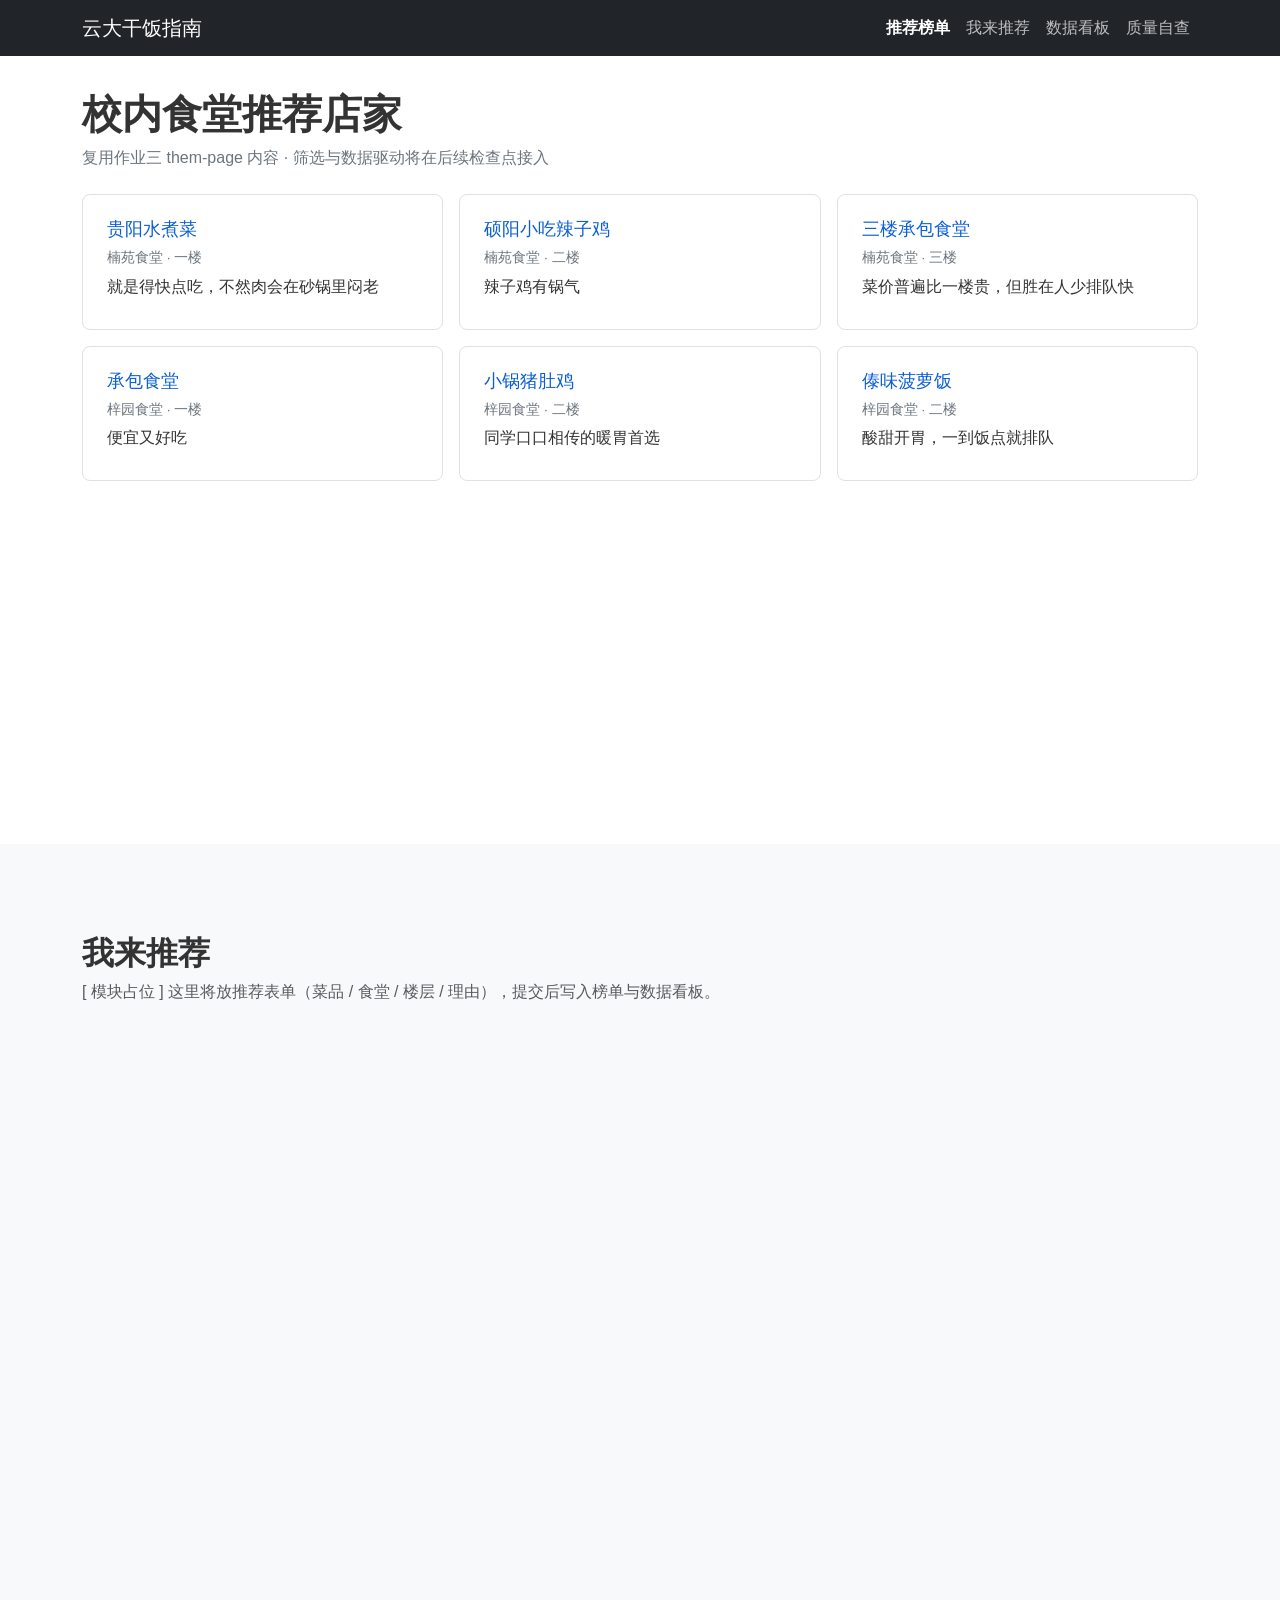
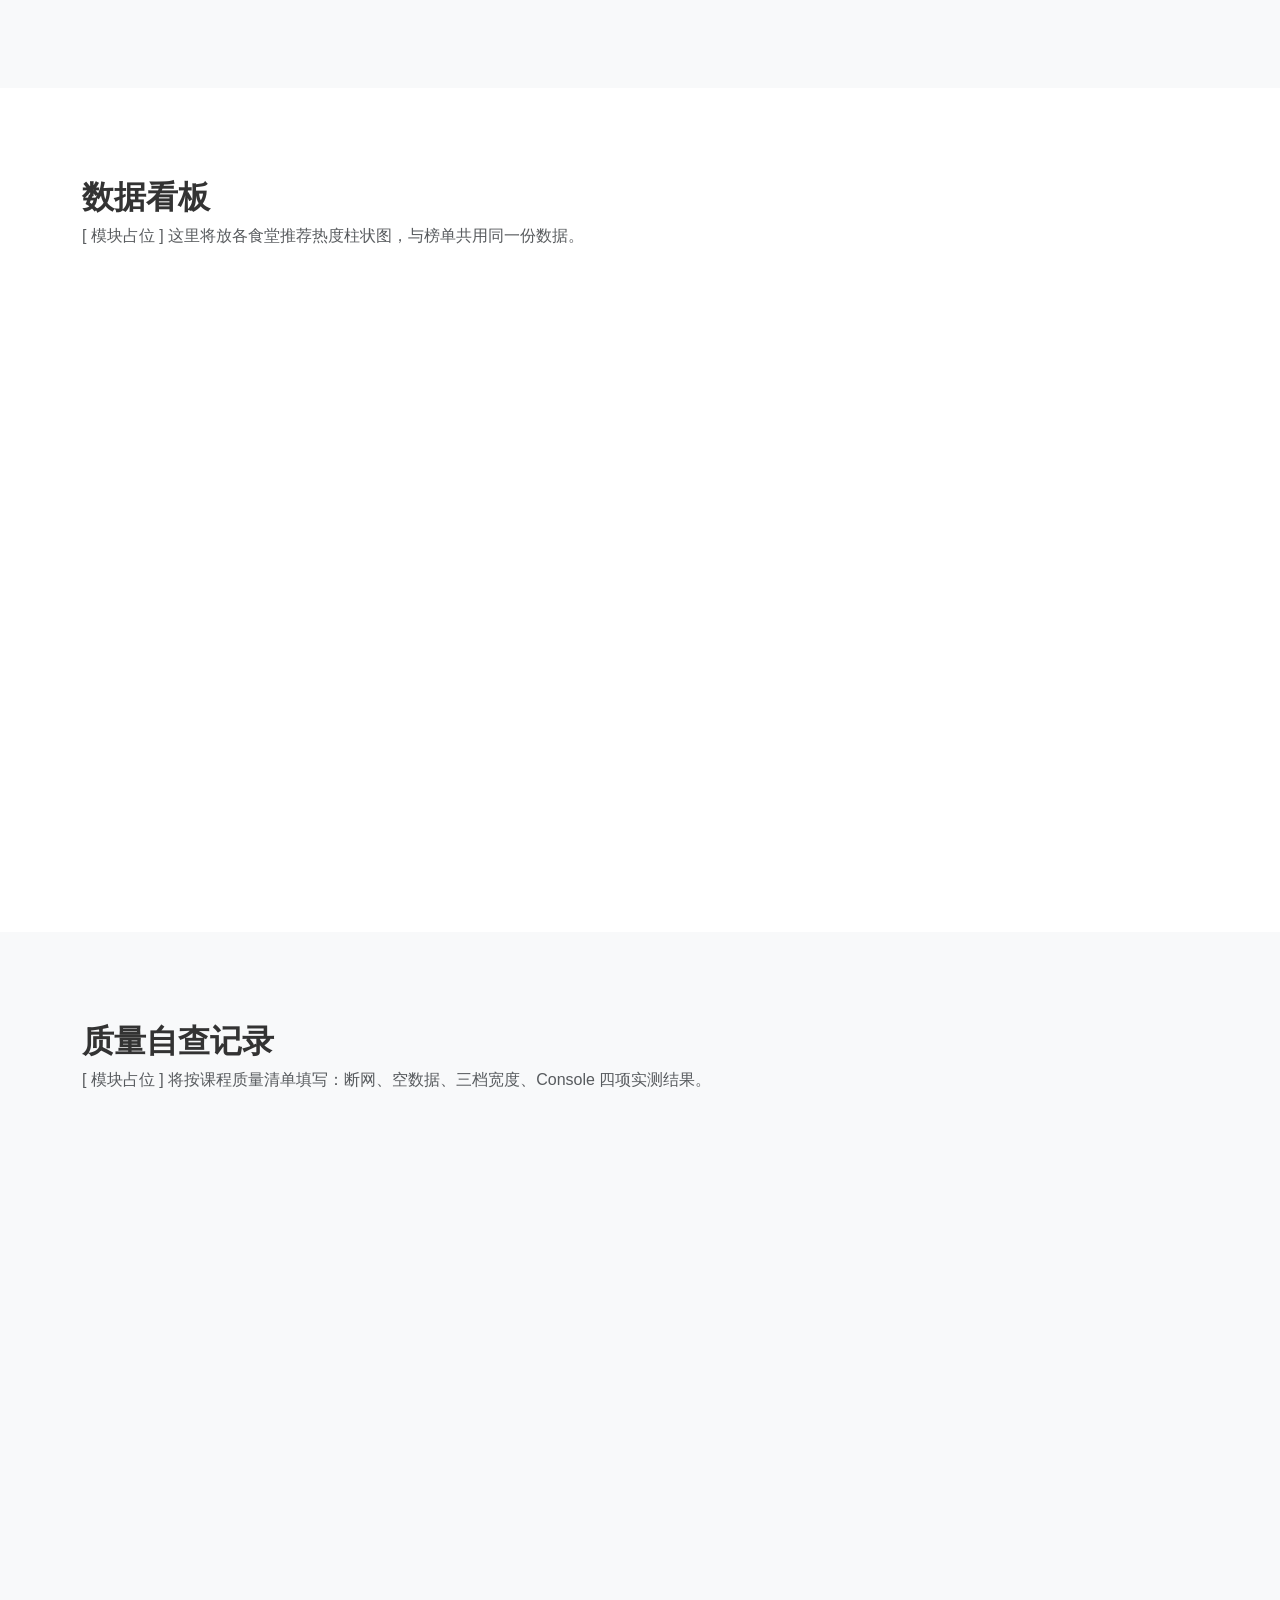
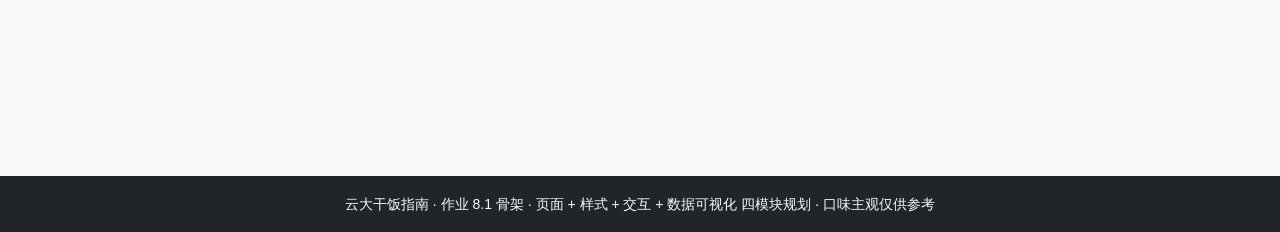
==== 8.1-canteen/index.html @ cb3303e6 "骨架提交" ====
<!DOCTYPE html>
<html lang="zh-CN">
<head>
  <meta charset="UTF-8">
  <meta name="viewport" content="width=device-width, initial-scale=1.0">
  <title>校内食堂推荐 · 云大干饭指南</title>
  <!-- 本地离线库（复用 homework-6 的 libs）：断网也能保持样式完整 -->
  <link href="libs/bootstrap.min.css" rel="stylesheet">
  <link href="style.css" rel="stylesheet">
</head>
<body>

  <!-- 统一入口导航：四个锚点区块，同一主题串联 -->
  <nav class="navbar navbar-expand-lg navbar-dark bg-dark fixed-top">
    <div class="container">
      <a class="navbar-brand" href="#foods">云大干饭指南</a>
      <button class="navbar-toggler" type="button"
              data-bs-toggle="collapse" data-bs-target="#mainNav"
              aria-controls="mainNav" aria-expanded="false" aria-label="切换导航">
        <span class="navbar-toggler-icon"></span>
      </button>
      <div class="collapse navbar-collapse" id="mainNav">
        <ul class="navbar-nav ms-auto mb-2 mb-lg-0">
          <li class="nav-item"><a class="nav-link" href="#foods">推荐榜单</a></li>
          <li class="nav-item"><a class="nav-link" href="#recommend">我来推荐</a></li>
          <li class="nav-item"><a class="nav-link" href="#chart">数据看板</a></li>
          <li class="nav-item"><a class="nav-link" href="#about">质量自查</a></li>
        </ul>
      </div>
    </div>
  </nav>

  <main>
    <!-- 模块一 · 页面：推荐榜单（静态复用作业三 them-page 的 6 条内容；筛选交互后续检查点接入） -->
    <section id="foods" class="page-section">
      <div class="container">
        <h1 class="section-title">校内食堂推荐店家</h1>
        <p class="section-subtitle">复用作业三 them-page 内容 · 筛选与数据驱动将在后续检查点接入</p>
        <div class="row g-3">
          <div class="col-12 col-sm-6 col-lg-4">
            <article class="food-card">
              <h3>贵阳水煮菜</h3>
              <div class="food-meta">楠苑食堂 · 一楼</div>
              <p>就是得快点吃，不然肉会在砂锅里闷老</p>
            </article>
          </div>
          <div class="col-12 col-sm-6 col-lg-4">
            <article class="food-card">
              <h3>硕阳小吃辣子鸡</h3>
              <div class="food-meta">楠苑食堂 · 二楼</div>
              <p>辣子鸡有锅气</p>
            </article>
          </div>
          <div class="col-12 col-sm-6 col-lg-4">
            <article class="food-card">
              <h3>三楼承包食堂</h3>
              <div class="food-meta">楠苑食堂 · 三楼</div>
              <p>菜价普遍比一楼贵，但胜在人少排队快</p>
            </article>
          </div>
          <div class="col-12 col-sm-6 col-lg-4">
            <article class="food-card">
              <h3>承包食堂</h3>
              <div class="food-meta">梓园食堂 · 一楼</div>
              <p>便宜又好吃</p>
            </article>
          </div>
          <div class="col-12 col-sm-6 col-lg-4">
            <article class="food-card">
              <h3>小锅猪肚鸡</h3>
              <div class="food-meta">梓园食堂 · 二楼</div>
              <p>同学口口相传的暖胃首选</p>
            </article>
          </div>
          <div class="col-12 col-sm-6 col-lg-4">
            <article class="food-card">
              <h3>傣味菠萝饭</h3>
              <div class="food-meta">梓园食堂 · 二楼</div>
              <p>酸甜开胃，一到饭点就排队</p>
            </article>
          </div>
        </div>
      </div>
    </section>

    <!-- 模块二 · 交互占位：我来推荐（表单 + localStorage 将在后续检查点实现） -->
    <section id="recommend" class="page-section bg-light">
      <div class="container">
        <h2 class="section-title">我来推荐</h2>
        <p class="text-muted">[ 模块占位 ] 这里将放推荐表单（菜品 / 食堂 / 楼层 / 理由），提交后写入榜单与数据看板。</p>
      </div>
    </section>

    <!-- 模块三 · 数据可视化占位：数据看板（ECharts 图表将在后续检查点接入） -->
    <section id="chart" class="page-section">
      <div class="container">
        <h2 class="section-title">数据看板</h2>
        <p class="text-muted">[ 模块占位 ] 这里将放各食堂推荐热度柱状图，与榜单共用同一份数据。</p>
      </div>
    </section>

    <!-- 模块四 · 自查记录占位（断网 / 空数据 / 三档宽度 / Console，后续检查点实测后填写） -->
    <section id="about" class="page-section bg-light">
      <div class="container">
        <h2 class="section-title">质量自查记录</h2>
        <p class="text-muted">[ 模块占位 ] 将按课程质量清单填写：断网、空数据、三档宽度、Console 四项实测结果。</p>
      </div>
    </section>
  </main>

  <footer class="footer py-3 bg-dark text-light">
    <div class="container text-center">
      <small>云大干饭指南 · 作业 8.1 骨架 · 页面 + 样式 + 交互 + 数据可视化 四模块规划 · 口味主观仅供参考</small>
    </div>
  </footer>

  <script src="libs/bootstrap.bundle.min.js"></script>
  <script src="app.js"></script>
</body>
</html>
---- 8.1-canteen/style.css ----
/* 作业 8.1 · 云大干饭指南
   样式模块：在作业三 them-page 的 food-card 基础上扩展 */

* { box-sizing: border-box; }

body {
  font-family: "Microsoft YaHei", sans-serif;
  margin: 0;
  color: #333;
  display: flex;
  flex-direction: column;
  min-height: 100vh;
}

/* ===== 区块布局（复用 8.0 integration 的 page-section 方案） ===== */
.page-section {
  min-height: calc(100vh - 56px);
  padding: 90px 0 60px;
  scroll-margin-top: 70px;
}
#chart, #foods { padding-bottom: 40px; }

.section-title { font-weight: 700; margin-bottom: 8px; }
.section-subtitle { color: #6c757d; margin-bottom: 24px; }

/* ===== 筛选 chips（交互模块，后续检查点接入） =====
.chip { ... 待实现 ... } */

/* ===== food-card：直接继承作业三 them-page 的样式基因 ===== */
.food-card {
  border: 1px solid #dee2e6;
  border-radius: 8px;
  padding: 16px;
  background-color: #fff;
  height: 100%;
  transition: transform 0.2s ease, box-shadow 0.2s ease;
}
.food-card:hover {
  transform: translateY(-3px);
  box-shadow: 0 8px 20px rgba(0, 0, 0, 0.07);
}
.food-card h3 {
  margin-top: 0;
  color: #0b5ed7;
  font-size: 1.1rem;
}
.food-card .food-meta {
  color: #6c757d;
  font-size: 0.85rem;
  margin-bottom: 6px;
}
.food-card p { margin-bottom: 6px; }
/* .food-votes / .badge-mine（票数与"我的推荐"徽章）：交互模块接入时添加 */

/* ===== 导航高亮（滚动同步） ===== */
.navbar-dark .nav-link { color: rgba(255,255,255,0.7); transition: color 0.2s; }
.navbar-dark .nav-link:hover { color: #fff; }
.navbar-dark .nav-link.active { color: #fff; font-weight: 600; }

/* 自查表结果列绿色标注：质量自查实测后接入 */

/* ===== footer ===== */
.footer { margin-top: auto; }

/* ===== 三档宽度自适应说明 =====
   卡片栅格在 HTML 上：col-12（手机1列）/ col-sm-6（平板2列）/ col-lg-4（桌面3列）
   导航在 <992px 折叠为汉堡菜单（navbar-expand-lg），均为 Bootstrap 标准断点 */
@media (min-width: 992px) {
  .food-card { padding: 24px; }
}
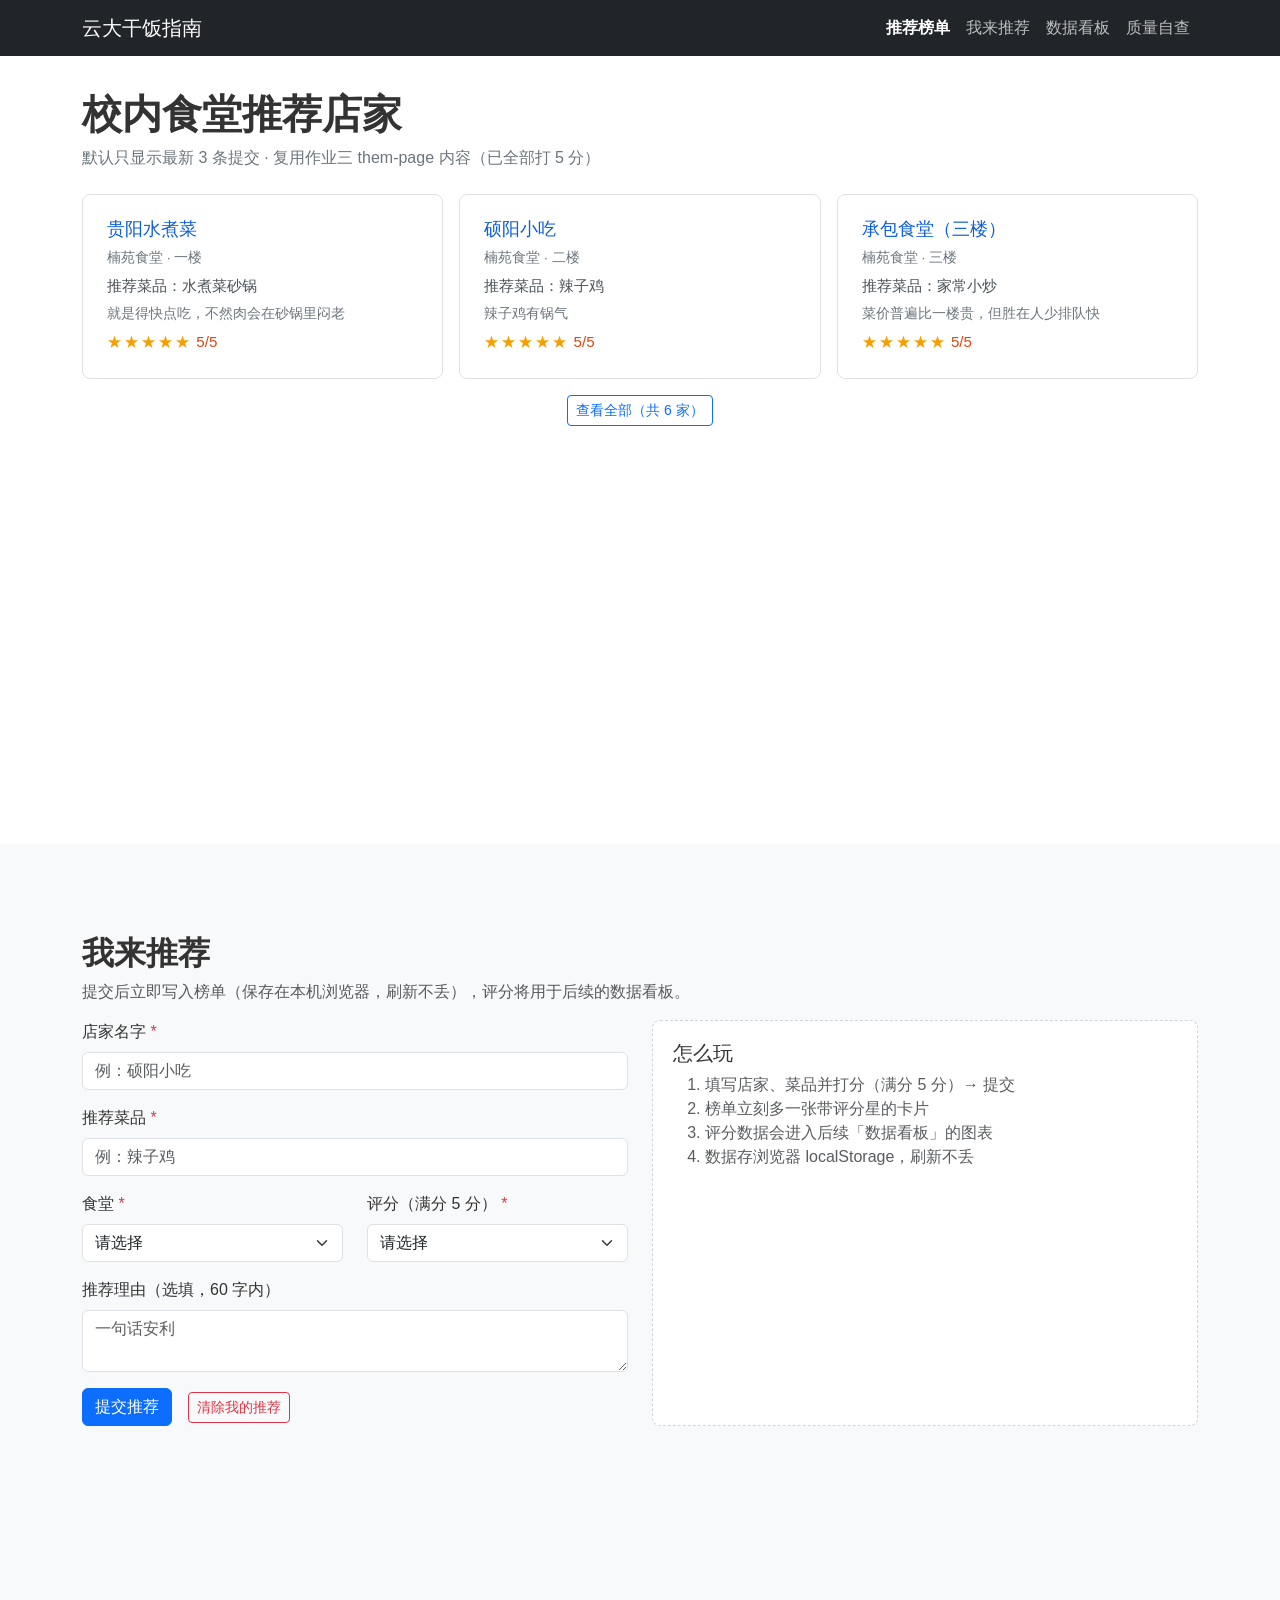
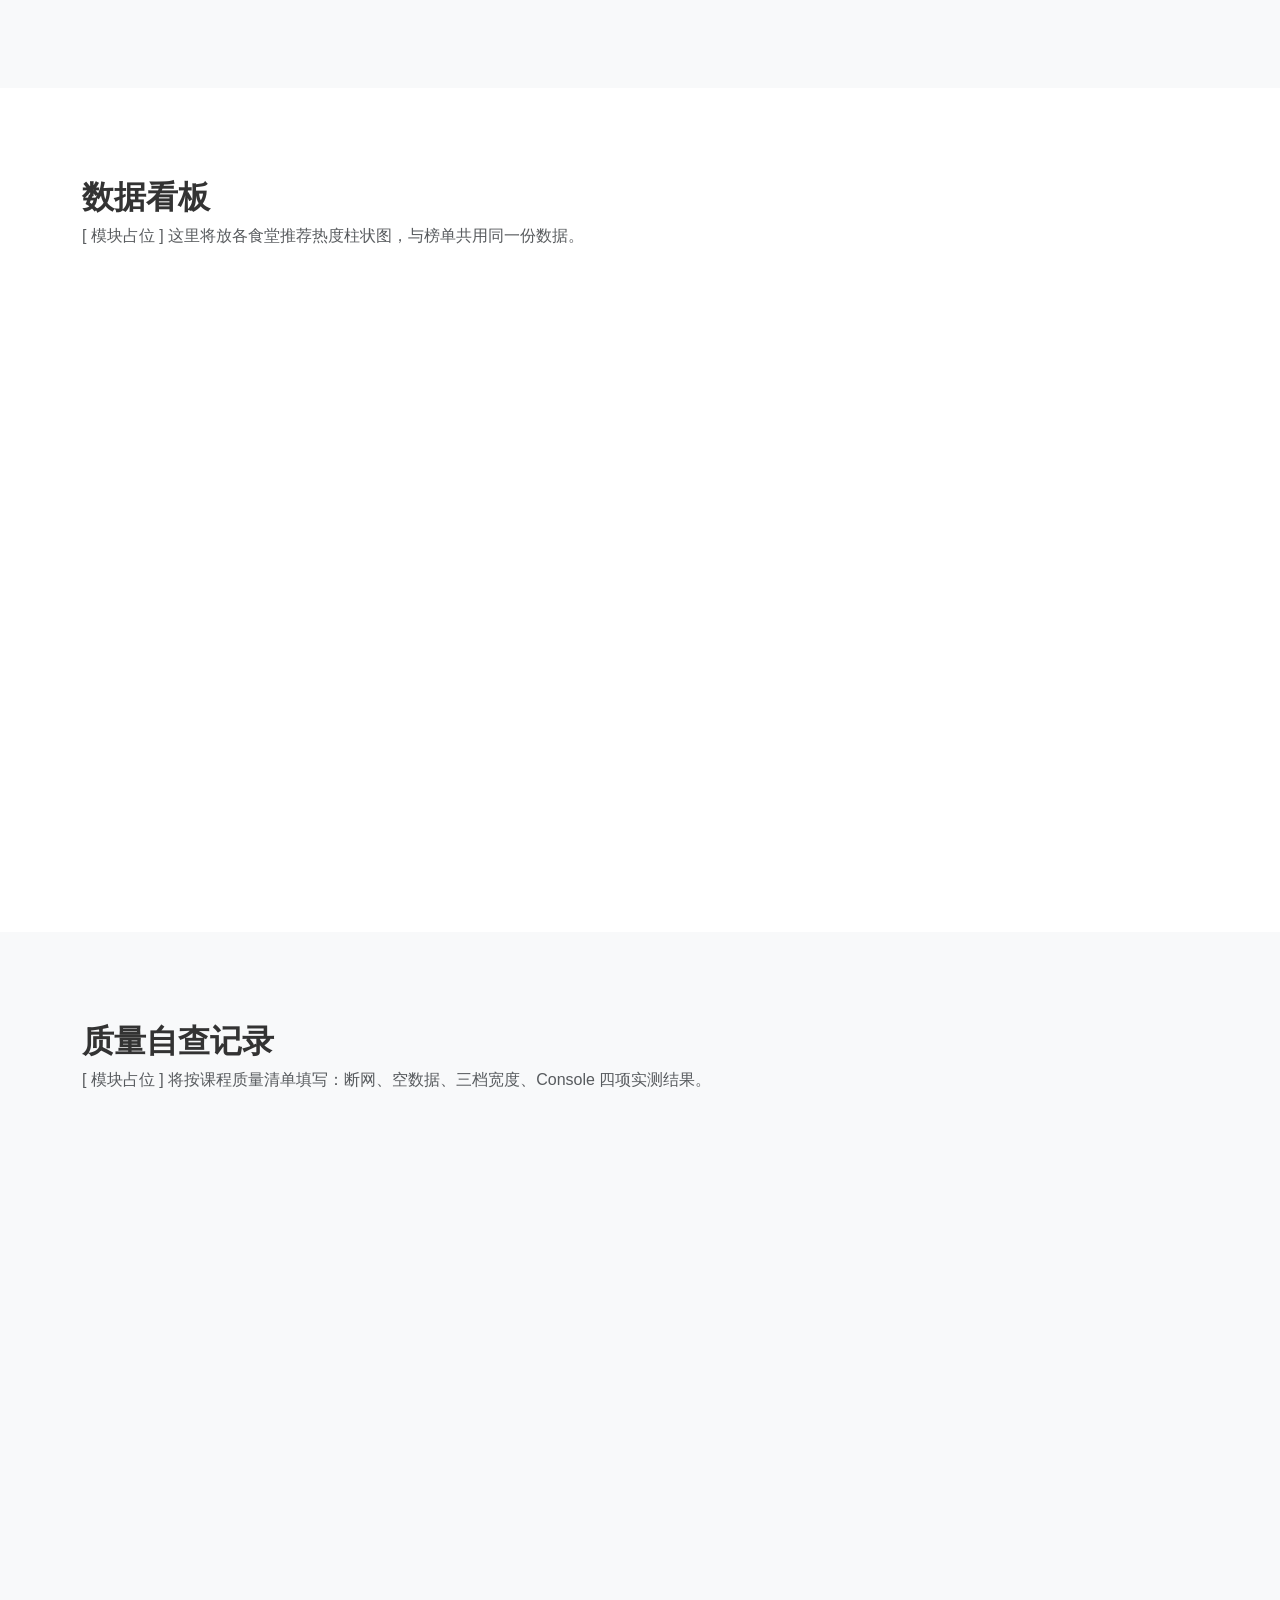
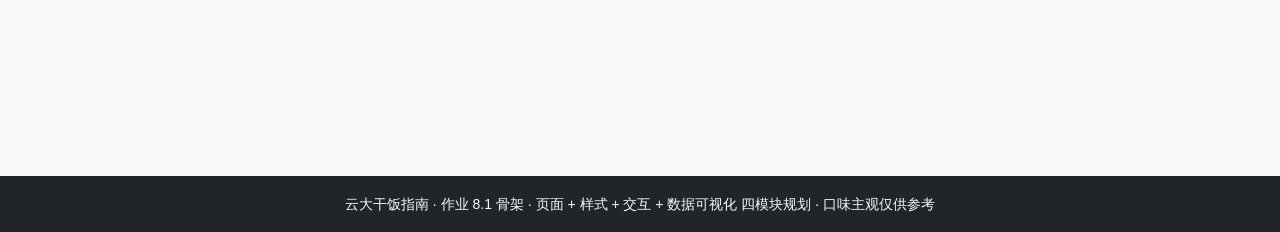
==== commit d8eaae08: "feat(8.1): 榜单默认只看最新3条+查看全部，食堂新增秋苑" ====
--- a/8.1-canteen/index.html
+++ b/8.1-canteen/index.html
@@ -31,63 +31,81 @@
   </nav>
 
   <main>
-    <!-- 模块一 · 页面：推荐榜单（静态复用作业三 them-page 的 6 条内容；筛选交互后续检查点接入） -->
+    <!-- 模块一 · 页面 + 数据：推荐榜单（数据驱动渲染；评分星与后续可视化共用 score 字段） -->
     <section id="foods" class="page-section">
       <div class="container">
         <h1 class="section-title">校内食堂推荐店家</h1>
-        <p class="section-subtitle">复用作业三 them-page 内容 · 筛选与数据驱动将在后续检查点接入</p>
-        <div class="row g-3">
-          <div class="col-12 col-sm-6 col-lg-4">
-            <article class="food-card">
-              <h3>贵阳水煮菜</h3>
-              <div class="food-meta">楠苑食堂 · 一楼</div>
-              <p>就是得快点吃，不然肉会在砂锅里闷老</p>
-            </article>
-          </div>
-          <div class="col-12 col-sm-6 col-lg-4">
-            <article class="food-card">
-              <h3>硕阳小吃辣子鸡</h3>
-              <div class="food-meta">楠苑食堂 · 二楼</div>
-              <p>辣子鸡有锅气</p>
-            </article>
-          </div>
-          <div class="col-12 col-sm-6 col-lg-4">
-            <article class="food-card">
-              <h3>三楼承包食堂</h3>
-              <div class="food-meta">楠苑食堂 · 三楼</div>
-              <p>菜价普遍比一楼贵，但胜在人少排队快</p>
-            </article>
-          </div>
-          <div class="col-12 col-sm-6 col-lg-4">
-            <article class="food-card">
-              <h3>承包食堂</h3>
-              <div class="food-meta">梓园食堂 · 一楼</div>
-              <p>便宜又好吃</p>
-            </article>
-          </div>
-          <div class="col-12 col-sm-6 col-lg-4">
-            <article class="food-card">
-              <h3>小锅猪肚鸡</h3>
-              <div class="food-meta">梓园食堂 · 二楼</div>
-              <p>同学口口相传的暖胃首选</p>
-            </article>
-          </div>
-          <div class="col-12 col-sm-6 col-lg-4">
-            <article class="food-card">
-              <h3>傣味菠萝饭</h3>
-              <div class="food-meta">梓园食堂 · 二楼</div>
-              <p>酸甜开胃，一到饭点就排队</p>
-            </article>
-          </div>
+        <p class="section-subtitle">默认只显示最新 3 条提交 · 复用作业三 them-page 内容（已全部打 5 分）</p>
+        <div class="row g-3" id="food-grid"><!-- renderFoods() 数据驱动填充 --></div>
+        <div class="text-center mt-3">
+          <button id="toggle-all" class="btn btn-outline-primary btn-sm d-none">查看全部</button>
         </div>
+        <p id="food-empty" class="empty-tip d-none">暂无推荐，快去「我来推荐」抢个首帖～</p>
       </div>
     </section>
 
-    <!-- 模块二 · 交互占位：我来推荐（表单 + localStorage 将在后续检查点实现） -->
+    <!-- 模块二 · 交互：我来推荐（店家 + 菜品 + 5 分制打分，提交后联动榜单与后续可视化） -->
     <section id="recommend" class="page-section bg-light">
       <div class="container">
         <h2 class="section-title">我来推荐</h2>
-        <p class="text-muted">[ 模块占位 ] 这里将放推荐表单（菜品 / 食堂 / 楼层 / 理由），提交后写入榜单与数据看板。</p>
+        <p class="text-muted">提交后立即写入榜单（保存在本机浏览器，刷新不丢），评分将用于后续的数据看板。</p>
+        <div class="row">
+          <div class="col-lg-6">
+            <form id="rec-form" novalidate>
+              <div class="mb-3">
+                <label for="shop" class="form-label">店家名字 <span class="req">*</span></label>
+                <input type="text" class="form-control" id="shop" placeholder="例：硕阳小吃" maxlength="20">
+              </div>
+              <div class="mb-3">
+                <label for="dish" class="form-label">推荐菜品 <span class="req">*</span></label>
+                <input type="text" class="form-control" id="dish" placeholder="例：辣子鸡" maxlength="20">
+              </div>
+              <div class="row">
+                <div class="col-6 mb-3">
+                  <label for="canteen" class="form-label">食堂 <span class="req">*</span></label>
+                  <select id="canteen" class="form-select">
+                    <option value="">请选择</option>
+                    <option value="楠苑">楠苑食堂</option>
+                    <option value="梓园">梓园食堂</option>
+                    <option value="秋苑">秋苑食堂</option>
+                    <option value="其他">其他</option>
+                  </select>
+                </div>
+                <div class="col-6 mb-3">
+                  <label for="score" class="form-label">评分（满分 5 分） <span class="req">*</span></label>
+                  <select id="score" class="form-select">
+                    <option value="">请选择</option>
+                    <option value="5">5 分 · 神仙店家</option>
+                    <option value="4">4 分 · 值得一吃</option>
+                    <option value="3">3 分 · 还行</option>
+                    <option value="2">2 分 · 一般</option>
+                    <option value="1">1 分 · 踩雷</option>
+                  </select>
+                </div>
+              </div>
+              <div class="mb-3">
+                <label for="note" class="form-label">推荐理由（选填，60 字内）</label>
+                <textarea id="note" class="form-control" rows="2" maxlength="60" placeholder="一句话安利"></textarea>
+              </div>
+              <div class="d-flex align-items-center gap-3 flex-wrap">
+                <button type="submit" class="btn btn-primary">提交推荐</button>
+                <button type="button" id="clear-mine" class="btn btn-outline-danger btn-sm">清除我的推荐</button>
+                <span id="form-tip" class="form-tip"></span>
+              </div>
+            </form>
+          </div>
+          <div class="col-lg-6">
+            <div class="rec-side">
+              <h5>怎么玩</h5>
+              <ol class="text-muted mb-0">
+                <li>填写店家、菜品并打分（满分 5 分）→ 提交</li>
+                <li>榜单立刻多一张带评分星的卡片</li>
+                <li>评分数据会进入后续「数据看板」的图表</li>
+                <li>数据存浏览器 localStorage，刷新不丢</li>
+              </ol>
+            </div>
+          </div>
+        </div>
       </div>
     </section>
 
--- a/8.1-canteen/style.css
+++ b/8.1-canteen/style.css
@@ -50,7 +50,39 @@
   margin-bottom: 6px;
 }
 .food-card p { margin-bottom: 6px; }
-/* .food-votes / .badge-mine（票数与"我的推荐"徽章）：交互模块接入时添加 */
+.food-card .food-dish { color: #495057; font-size: 0.95rem; }
+.food-card .food-note { color: #6c757d; font-size: 0.9rem; }
+.food-card .food-score { color: #d9480f; font-size: 0.95rem; }
+.food-card .food-score .stars { color: #f59f00; letter-spacing: 2px; }
+.food-card .badge-mine {
+  background: #ffc107;
+  color: #663c00;
+  font-size: 0.7rem;
+  margin-left: 6px;
+  vertical-align: middle;
+}
+
+/* ===== 空状态 ===== */
+.empty-tip {
+  text-align: center;
+  color: #adb5bd;
+  padding: 40px 16px;
+  background: #f8f9fa;
+  border-radius: 8px;
+}
+
+/* ===== 我来推荐表单 ===== */
+.req { color: #dc3545; }
+.form-tip { font-size: 0.9rem; }
+.form-tip.err { color: #dc3545; }
+.form-tip.ok  { color: #198754; }
+.rec-side {
+  background: #fff;
+  border: 1px dashed #ced4da;
+  border-radius: 8px;
+  padding: 20px;
+  height: 100%;
+}
 
 /* ===== 导航高亮（滚动同步） ===== */
 .navbar-dark .nav-link { color: rgba(255,255,255,0.7); transition: color 0.2s; }
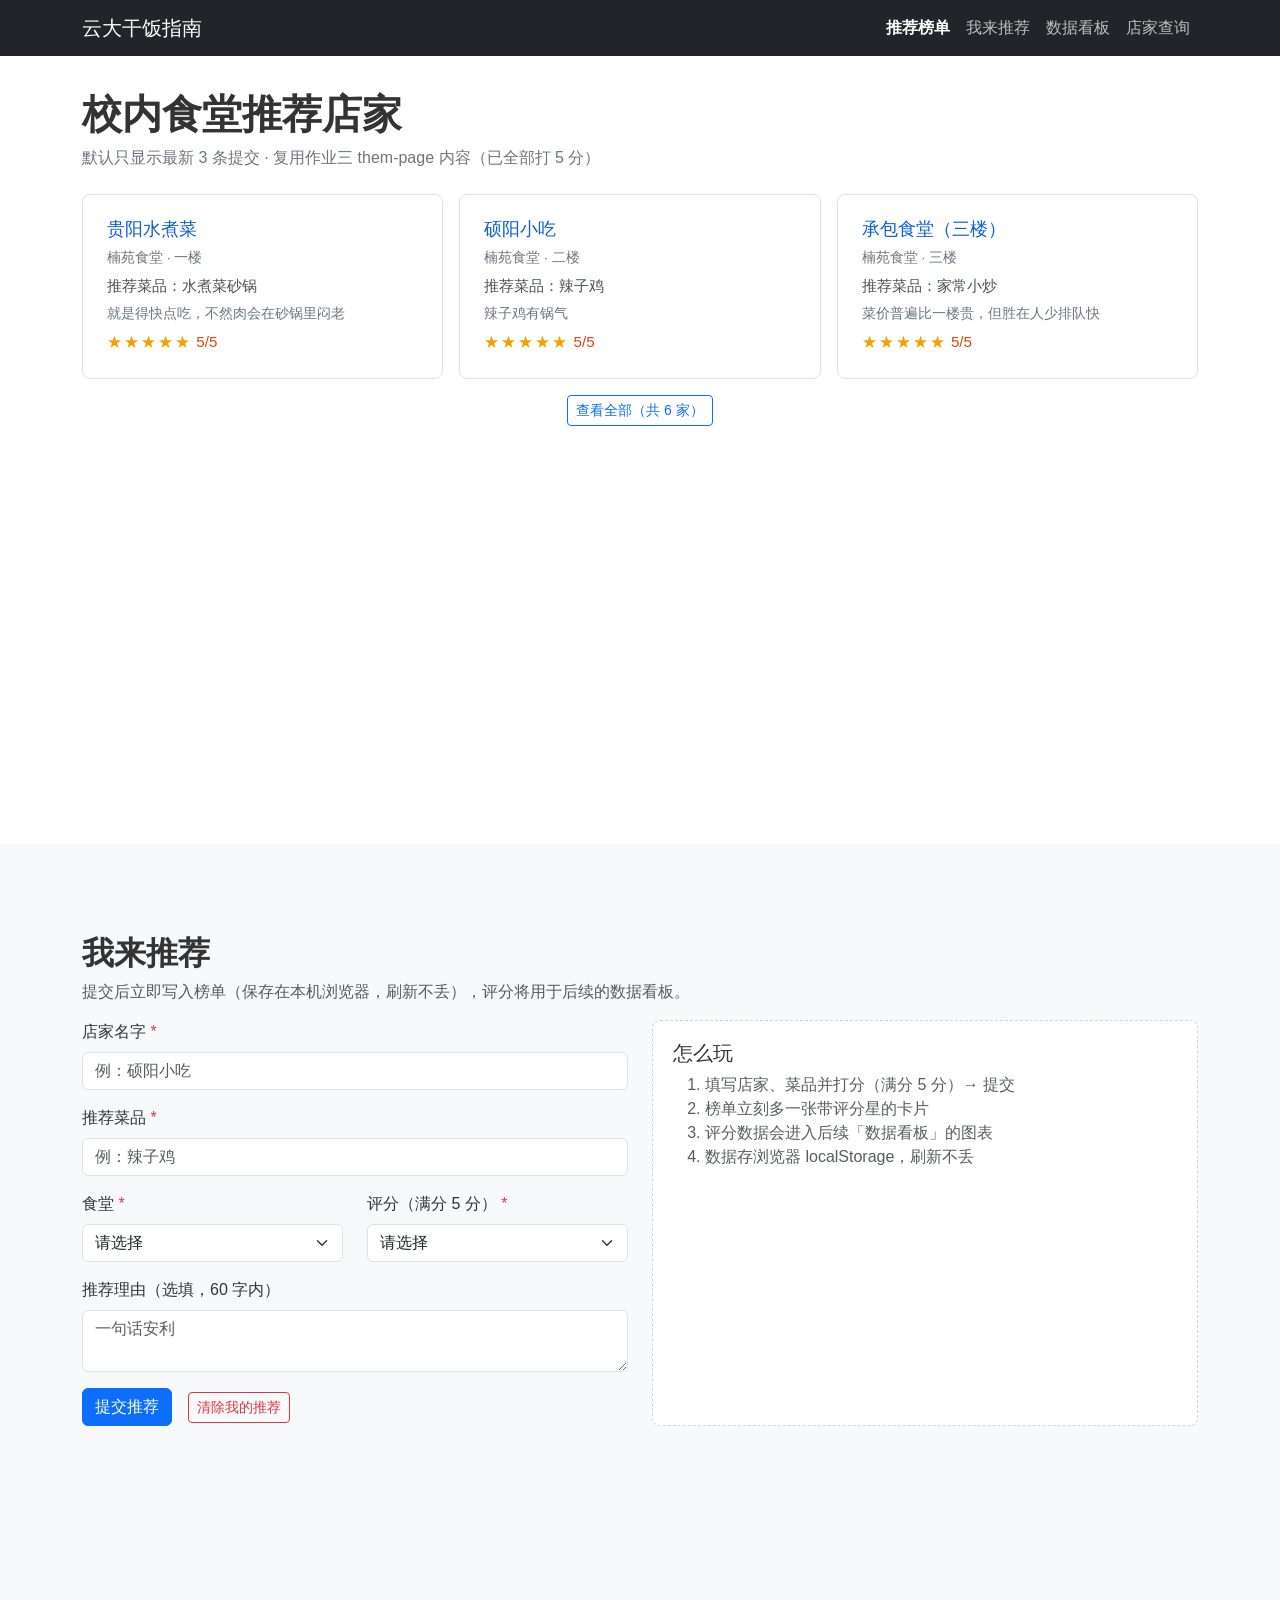
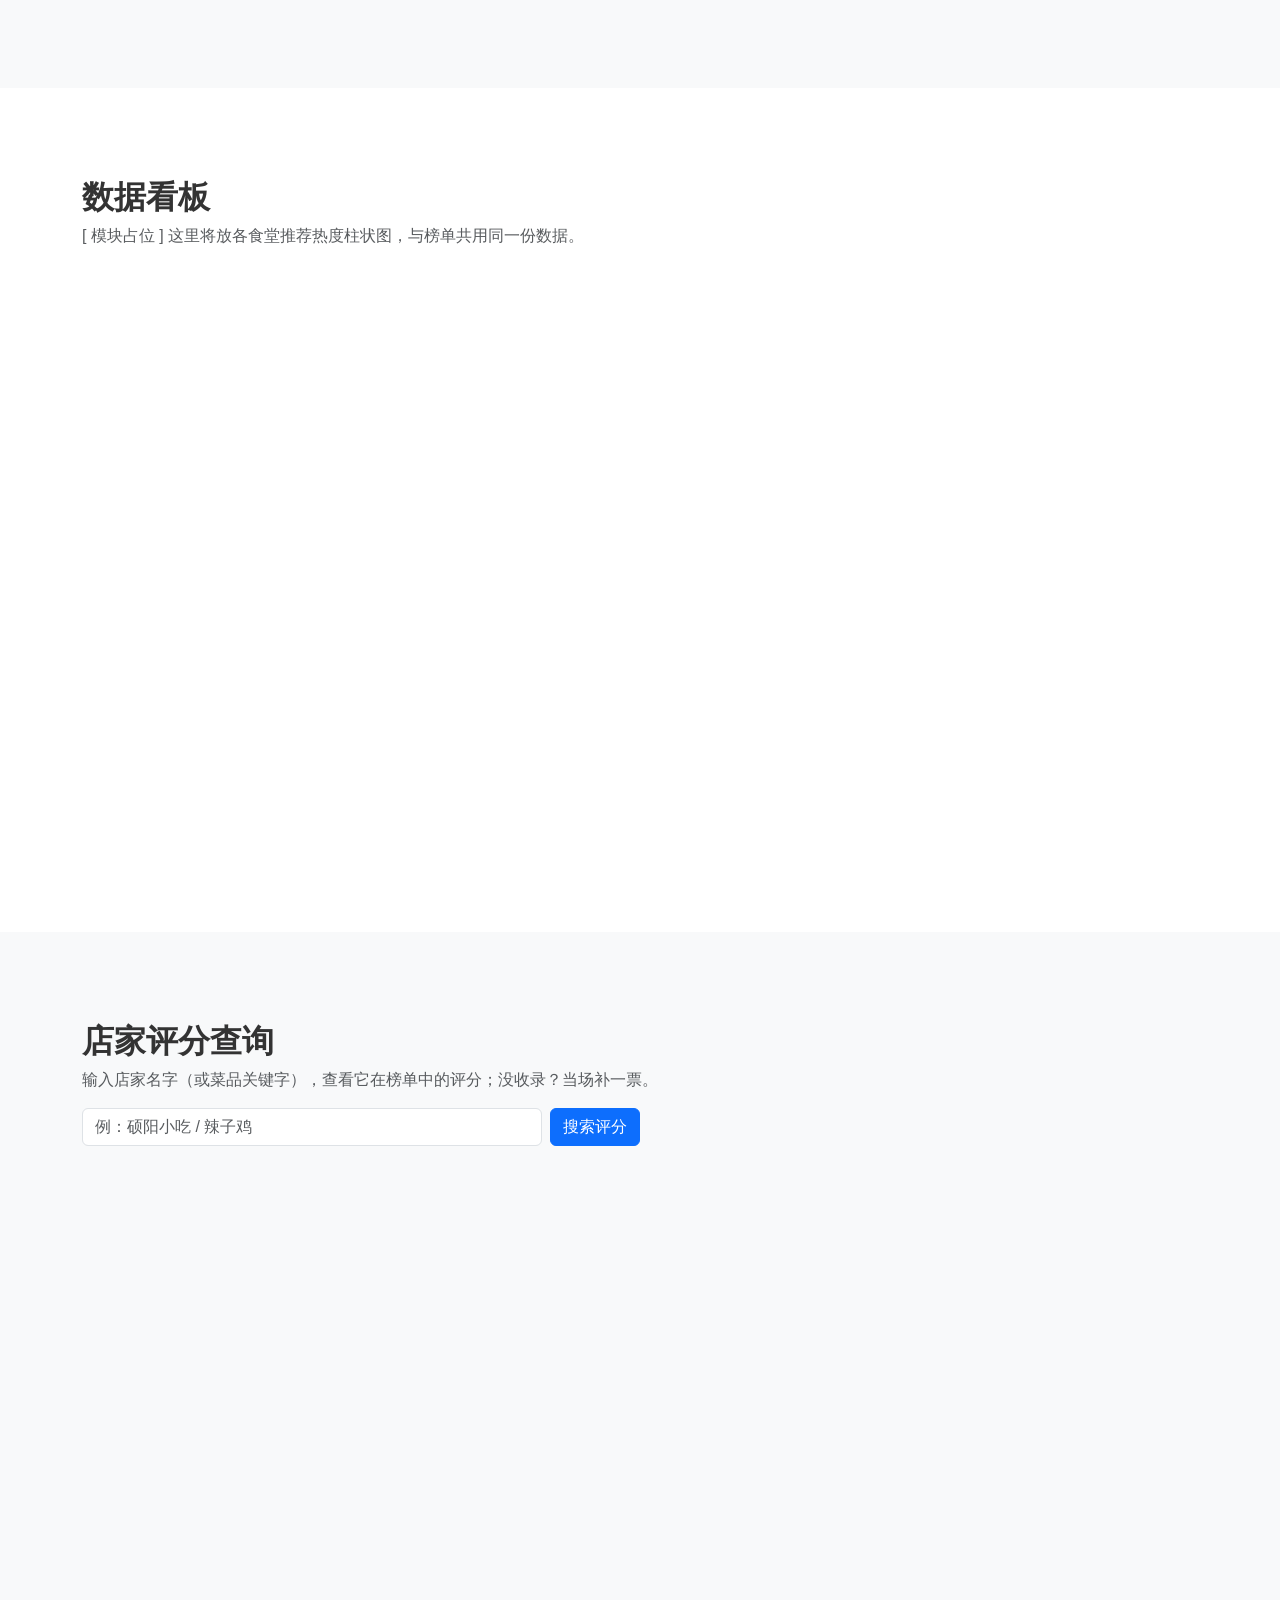
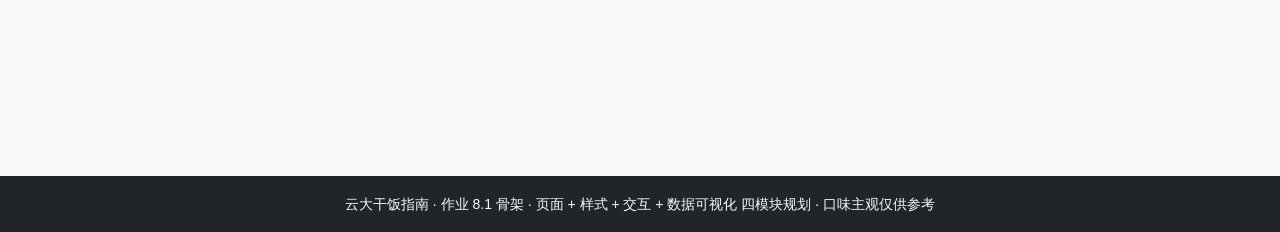
==== commit 4f3c58e7: "feat(8.1): 模块四改为店家评分查询，未收录可一键跳转添加" ====
--- a/8.1-canteen/index.html
+++ b/8.1-canteen/index.html
@@ -24,7 +24,7 @@
           <li class="nav-item"><a class="nav-link" href="#foods">推荐榜单</a></li>
           <li class="nav-item"><a class="nav-link" href="#recommend">我来推荐</a></li>
           <li class="nav-item"><a class="nav-link" href="#chart">数据看板</a></li>
-          <li class="nav-item"><a class="nav-link" href="#about">质量自查</a></li>
+          <li class="nav-item"><a class="nav-link" href="#about">店家查询</a></li>
         </ul>
       </div>
     </div>
@@ -117,11 +117,20 @@
       </div>
     </section>
 
-    <!-- 模块四 · 自查记录占位（断网 / 空数据 / 三档宽度 / Console，后续检查点实测后填写） -->
+    <!-- 模块四 · 交互：店家评分查询（搜不到 → 一键跳转「我来推荐」并预填店家名） -->
     <section id="about" class="page-section bg-light">
       <div class="container">
-        <h2 class="section-title">质量自查记录</h2>
-        <p class="text-muted">[ 模块占位 ] 将按课程质量清单填写：断网、空数据、三档宽度、Console 四项实测结果。</p>
+        <h2 class="section-title">店家评分查询</h2>
+        <p class="text-muted">输入店家名字（或菜品关键字），查看它在榜单中的评分；没收录？当场补一票。</p>
+        <form id="search-form" class="row g-2 align-items-center" novalidate>
+          <div class="col-12 col-sm-7 col-md-5">
+            <input type="text" id="search-input" class="form-control" placeholder="例：硕阳小吃 / 辣子鸡" maxlength="20">
+          </div>
+          <div class="col-auto">
+            <button type="submit" class="btn btn-primary">搜索评分</button>
+          </div>
+        </form>
+        <div id="search-result" class="mt-4"></div>
       </div>
     </section>
   </main>
--- a/8.1-canteen/style.css
+++ b/8.1-canteen/style.css
@@ -89,6 +89,19 @@
 .navbar-dark .nav-link:hover { color: #fff; }
 .navbar-dark .nav-link.active { color: #fff; font-weight: 600; }
 
+/* ===== 店家评分查询结果 ===== */
+.search-hit {
+  background: #fff;
+  border: 1px solid #e9ecef;
+  border-radius: 8px;
+  padding: 14px 18px;
+  margin-bottom: 10px;
+  max-width: 560px;
+}
+.search-hit .shop { font-weight: 600; font-size: 1.05rem; }
+.search-hit .meta { color: #6c757d; font-size: 0.9rem; margin: 4px 0; }
+.search-hit .stars { color: #f59f00; letter-spacing: 2px; font-size: 1.05rem; }
+
 /* 自查表结果列绿色标注：质量自查实测后接入 */
 
 /* ===== footer ===== */
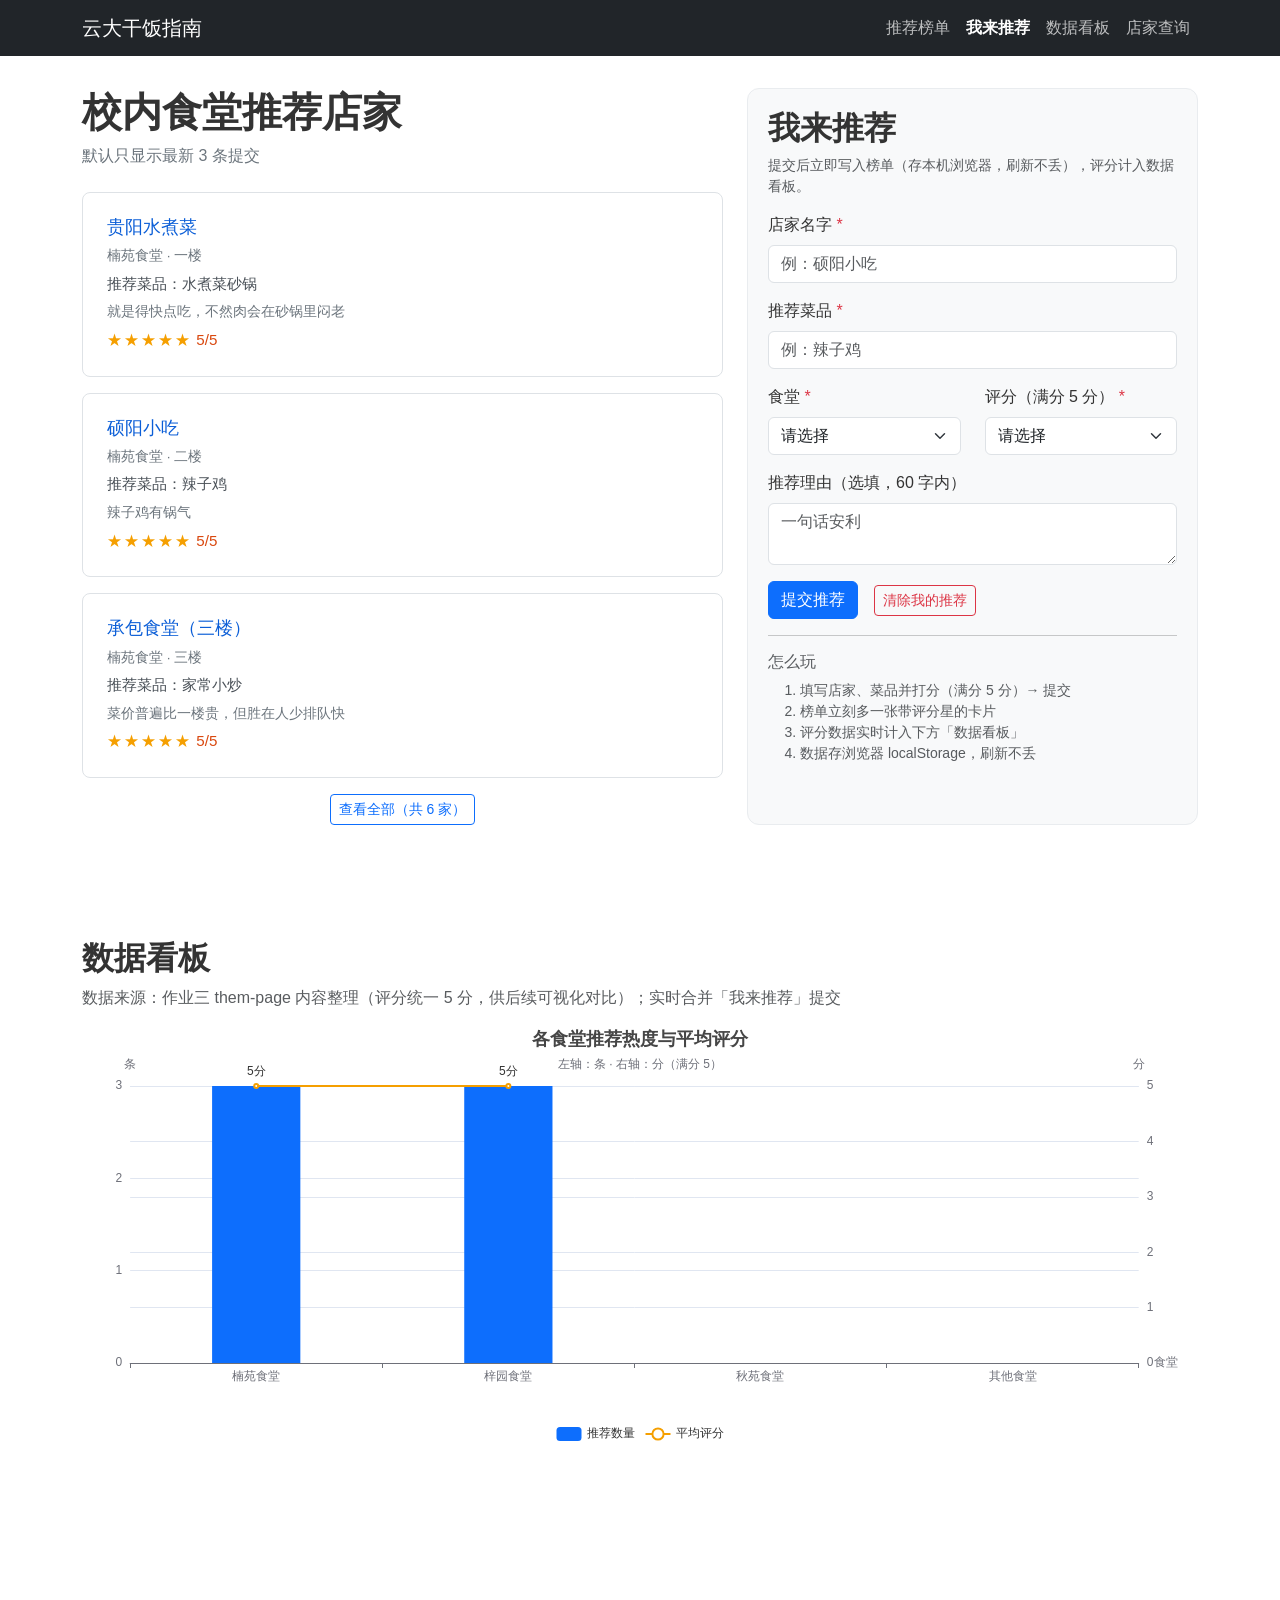
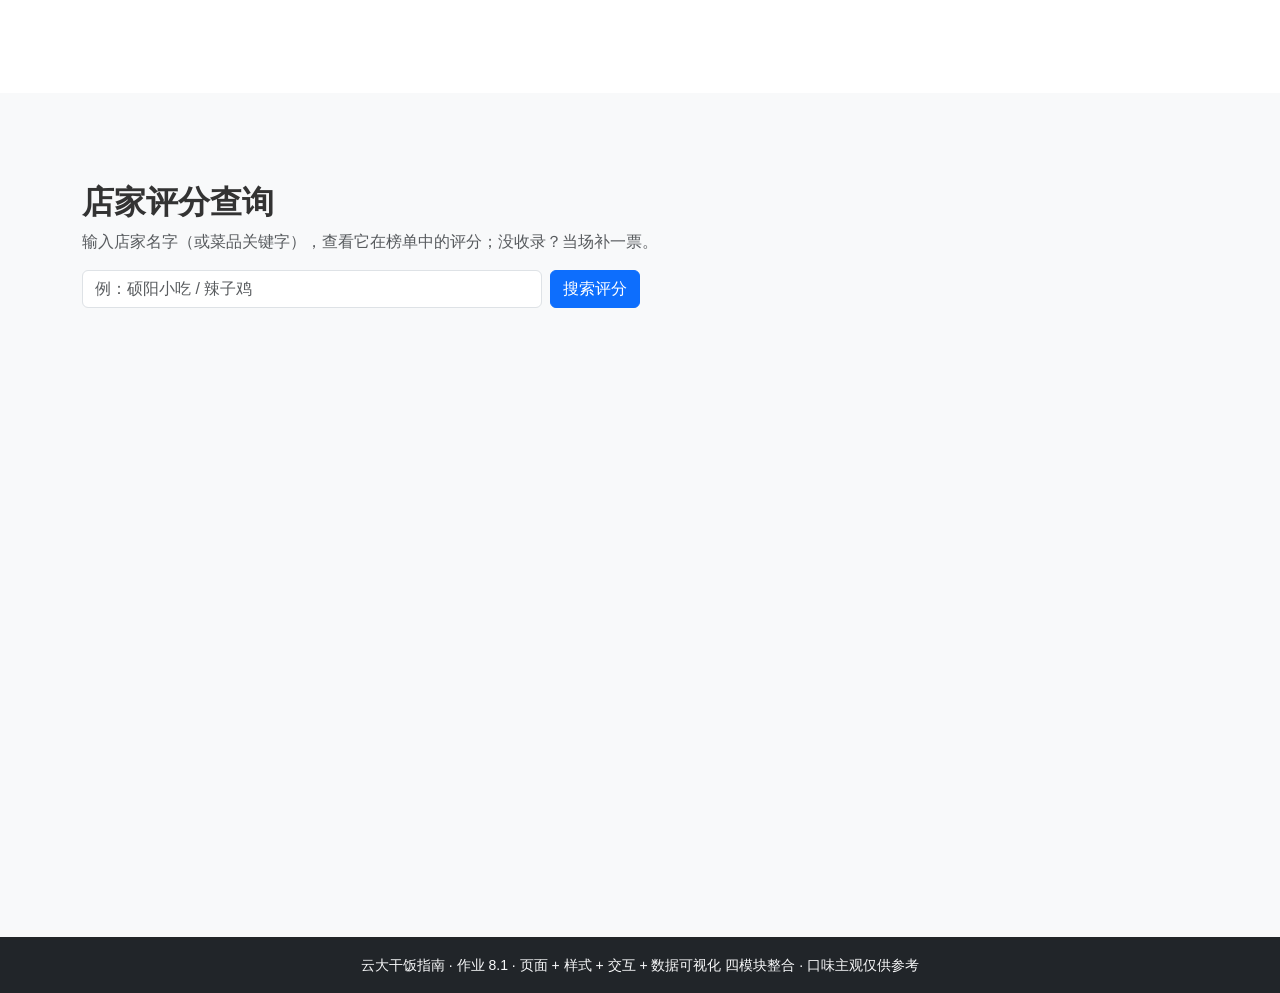
==== commit d11cd891: "feat(8.1): 数据看板双轴图表，榜单与推荐表单同屏并排" ====
--- a/8.1-canteen/index.html
+++ b/8.1-canteen/index.html
@@ -31,26 +31,25 @@
   </nav>
 
   <main>
-    <!-- 模块一 · 页面 + 数据：推荐榜单（数据驱动渲染；评分星与后续可视化共用 score 字段） -->
-    <section id="foods" class="page-section">
-      <div class="container">
-        <h1 class="section-title">校内食堂推荐店家</h1>
-        <p class="section-subtitle">默认只显示最新 3 条提交 · 复用作业三 them-page 内容（已全部打 5 分）</p>
-        <div class="row g-3" id="food-grid"><!-- renderFoods() 数据驱动填充 --></div>
-        <div class="text-center mt-3">
-          <button id="toggle-all" class="btn btn-outline-primary btn-sm d-none">查看全部</button>
-        </div>
-        <p id="food-empty" class="empty-tip d-none">暂无推荐，快去「我来推荐」抢个首帖～</p>
-      </div>
-    </section>
+    <!-- 首屏：模块一（榜单，只显示最新 3 条）与模块二（我来推荐）同屏并排 -->
+    <div class="container top-wrap">
+      <div class="row g-4">
+        <!-- 模块一 · 页面 + 数据：推荐榜单 -->
+        <section id="foods" class="col-12 col-lg-7 foods-col">
+          <h1 class="section-title">校内食堂推荐店家</h1>
+          <p class="section-subtitle">默认只显示最新 3 条提交</p>
+          <div class="row g-3" id="food-grid"><!-- renderFoods() 数据驱动填充 --></div>
+          <div class="text-center mt-3">
+            <button id="toggle-all" class="btn btn-outline-primary btn-sm d-none">查看全部</button>
+          </div>
+          <p id="food-empty" class="empty-tip d-none">暂无推荐，快去「我来推荐」抢个首帖～</p>
+        </section>
 
-    <!-- 模块二 · 交互：我来推荐（店家 + 菜品 + 5 分制打分，提交后联动榜单与后续可视化） -->
-    <section id="recommend" class="page-section bg-light">
-      <div class="container">
-        <h2 class="section-title">我来推荐</h2>
-        <p class="text-muted">提交后立即写入榜单（保存在本机浏览器，刷新不丢），评分将用于后续的数据看板。</p>
-        <div class="row">
-          <div class="col-lg-6">
+        <!-- 模块二 · 交互：我来推荐 -->
+        <section id="recommend" class="col-12 col-lg-5 recommend-col">
+          <div class="rec-panel">
+            <h2 class="section-title">我来推荐</h2>
+            <p class="text-muted small">提交后立即写入榜单（存本机浏览器，刷新不丢），评分计入数据看板。</p>
             <form id="rec-form" novalidate>
               <div class="mb-3">
                 <label for="shop" class="form-label">店家名字 <span class="req">*</span></label>
@@ -93,27 +92,25 @@
                 <span id="form-tip" class="form-tip"></span>
               </div>
             </form>
+            <hr>
+            <h6 class="text-muted">怎么玩</h6>
+            <ol class="text-muted small mb-0">
+              <li>填写店家、菜品并打分（满分 5 分）→ 提交</li>
+              <li>榜单立刻多一张带评分星的卡片</li>
+              <li>评分数据实时计入下方「数据看板」</li>
+              <li>数据存浏览器 localStorage，刷新不丢</li>
+            </ol>
           </div>
-          <div class="col-lg-6">
-            <div class="rec-side">
-              <h5>怎么玩</h5>
-              <ol class="text-muted mb-0">
-                <li>填写店家、菜品并打分（满分 5 分）→ 提交</li>
-                <li>榜单立刻多一张带评分星的卡片</li>
-                <li>评分数据会进入后续「数据看板」的图表</li>
-                <li>数据存浏览器 localStorage，刷新不丢</li>
-              </ol>
-            </div>
-          </div>
-        </div>
+        </section>
       </div>
-    </section>
+    </div>
 
-    <!-- 模块三 · 数据可视化占位：数据看板（ECharts 图表将在后续检查点接入） -->
+    <!-- 模块三 · 数据可视化：数据看板（ECharts 双轴：推荐数量 + 平均评分） -->
     <section id="chart" class="page-section">
       <div class="container">
         <h2 class="section-title">数据看板</h2>
-        <p class="text-muted">[ 模块占位 ] 这里将放各食堂推荐热度柱状图，与榜单共用同一份数据。</p>
+        <p id="chart-source" class="text-muted">数据来源：—</p>
+        <div id="bar-chart" style="width:100%;height:420px;"></div>
       </div>
     </section>
 
@@ -137,11 +134,12 @@
 
   <footer class="footer py-3 bg-dark text-light">
     <div class="container text-center">
-      <small>云大干饭指南 · 作业 8.1 骨架 · 页面 + 样式 + 交互 + 数据可视化 四模块规划 · 口味主观仅供参考</small>
+      <small>云大干饭指南 · 作业 8.1 · 页面 + 样式 + 交互 + 数据可视化 四模块整合 · 口味主观仅供参考</small>
     </div>
   </footer>
 
   <script src="libs/bootstrap.bundle.min.js"></script>
+  <script src="libs/echarts.min.js"></script>
   <script src="app.js"></script>
 </body>
 </html>
--- a/8.1-canteen/style.css
+++ b/8.1-canteen/style.css
@@ -12,13 +12,30 @@
   min-height: 100vh;
 }
 
-/* ===== 区块布局（复用 8.0 integration 的 page-section 方案） ===== */
+/* ===== 区块布局 ===== */
 .page-section {
   min-height: calc(100vh - 56px);
   padding: 90px 0 60px;
   scroll-margin-top: 70px;
 }
-#chart, #foods { padding-bottom: 40px; }
+
+/* 首屏：模块一（榜单）与模块二（我来推荐）同屏并排 */
+.top-wrap { padding-top: 88px; padding-bottom: 24px; }
+.foods-col, .recommend-col {
+  scroll-margin-top: 80px;
+  min-height: auto;
+}
+.rec-panel {
+  background: #f8f9fa;
+  border: 1px solid #e9ecef;
+  border-radius: 12px;
+  padding: 20px;
+  height: 100%;
+}
+/* 窄屏下首屏仍为上下两块，去掉大屏撑满逻辑 */
+@media (max-width: 991.98px) {
+  .top-wrap { padding-top: 76px; }
+}
 
 .section-title { font-weight: 700; margin-bottom: 8px; }
 .section-subtitle { color: #6c757d; margin-bottom: 24px; }
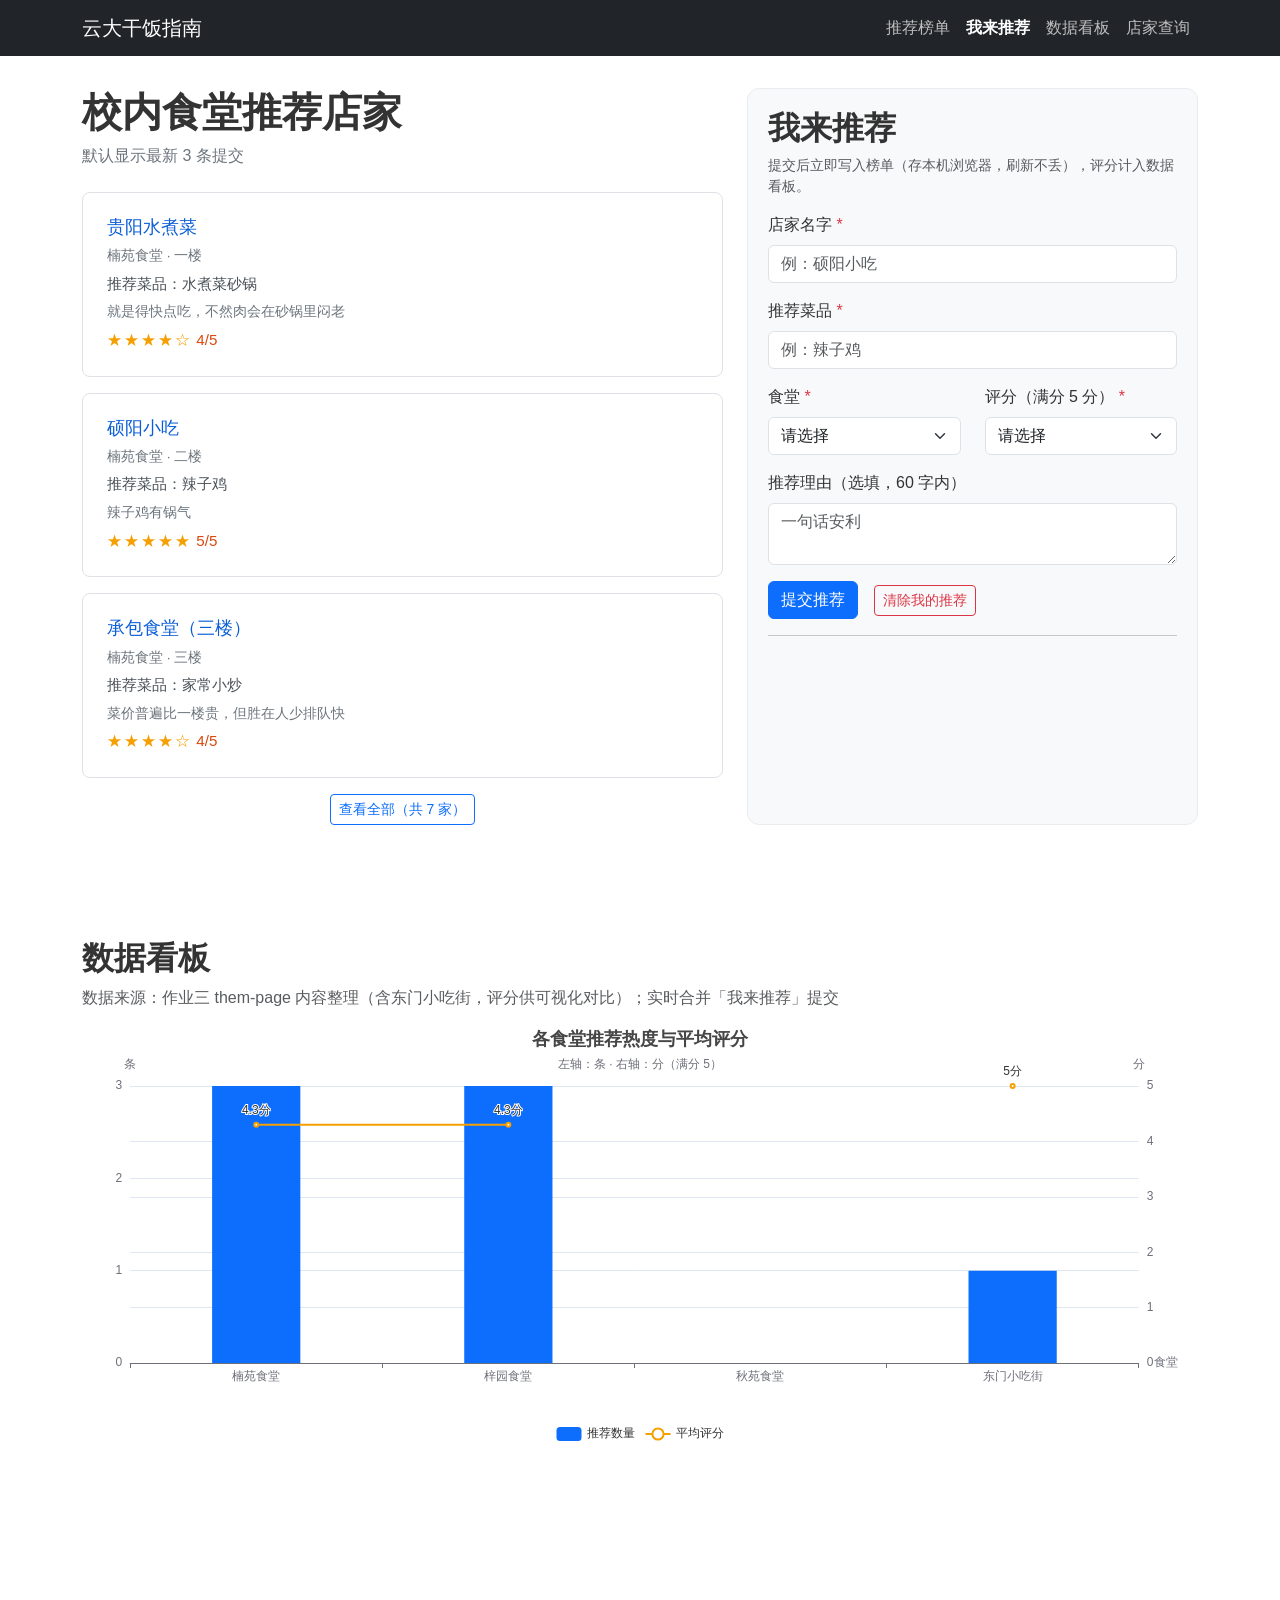
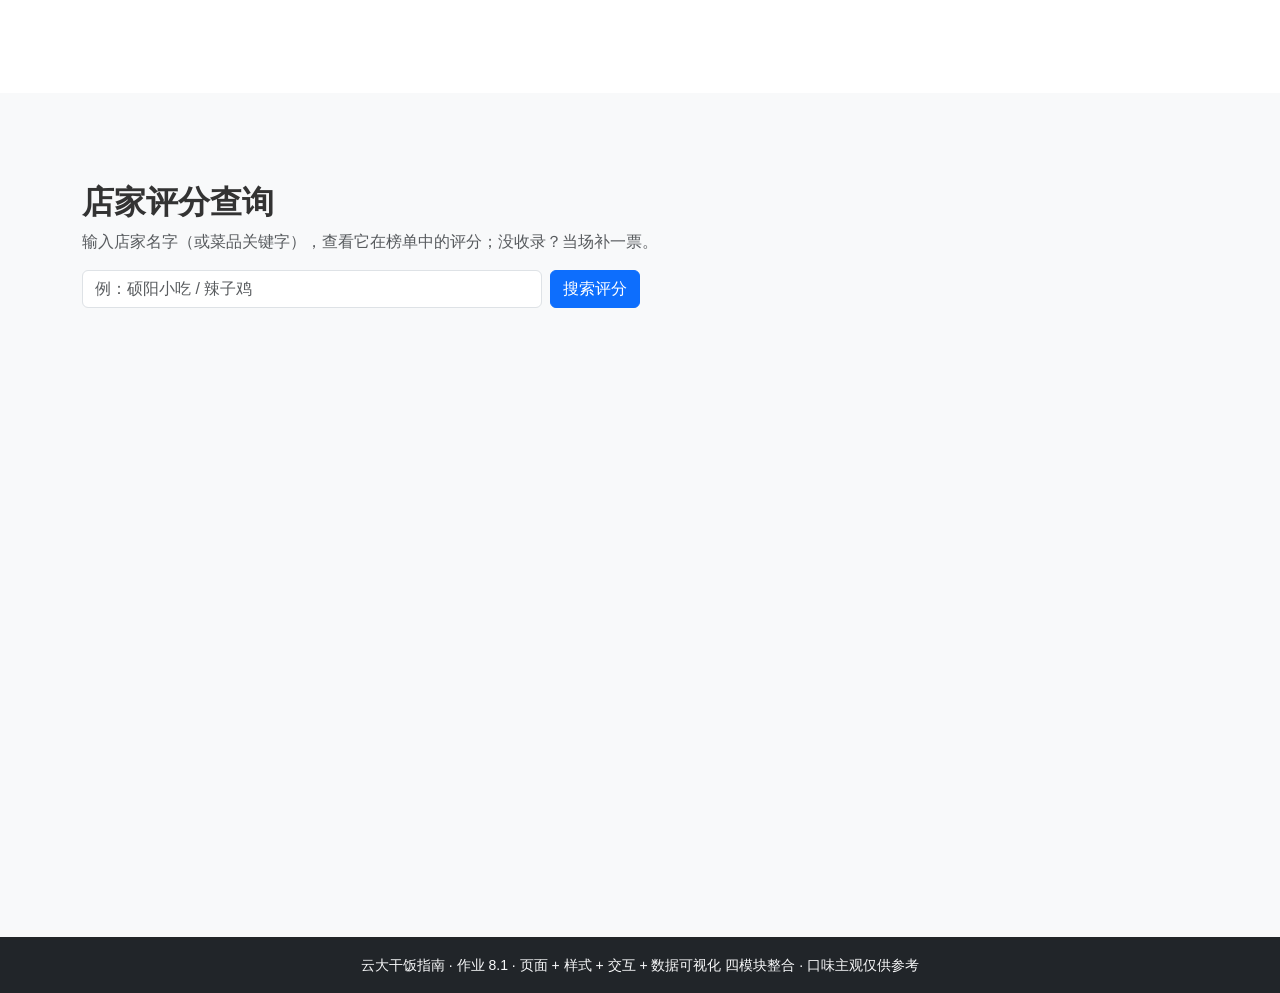
==== commit a88e54c6: "fix(8.1): 修复手误缺失逗号，新增东门小吃街（统一存储值'东门'，显示名还原）并同步 data.json" ====
--- a/8.1-canteen/index.html
+++ b/8.1-canteen/index.html
@@ -37,7 +37,7 @@
         <!-- 模块一 · 页面 + 数据：推荐榜单 -->
         <section id="foods" class="col-12 col-lg-7 foods-col">
           <h1 class="section-title">校内食堂推荐店家</h1>
-          <p class="section-subtitle">默认只显示最新 3 条提交</p>
+          <p class="section-subtitle">默认显示最新 3 条提交</p>
           <div class="row g-3" id="food-grid"><!-- renderFoods() 数据驱动填充 --></div>
           <div class="text-center mt-3">
             <button id="toggle-all" class="btn btn-outline-primary btn-sm d-none">查看全部</button>
@@ -67,6 +67,7 @@
                     <option value="楠苑">楠苑食堂</option>
                     <option value="梓园">梓园食堂</option>
                     <option value="秋苑">秋苑食堂</option>
+                    <option value="东门">东门小吃街</option>
                     <option value="其他">其他</option>
                   </select>
                 </div>
@@ -93,13 +94,6 @@
               </div>
             </form>
             <hr>
-            <h6 class="text-muted">怎么玩</h6>
-            <ol class="text-muted small mb-0">
-              <li>填写店家、菜品并打分（满分 5 分）→ 提交</li>
-              <li>榜单立刻多一张带评分星的卡片</li>
-              <li>评分数据实时计入下方「数据看板」</li>
-              <li>数据存浏览器 localStorage，刷新不丢</li>
-            </ol>
           </div>
         </section>
       </div>
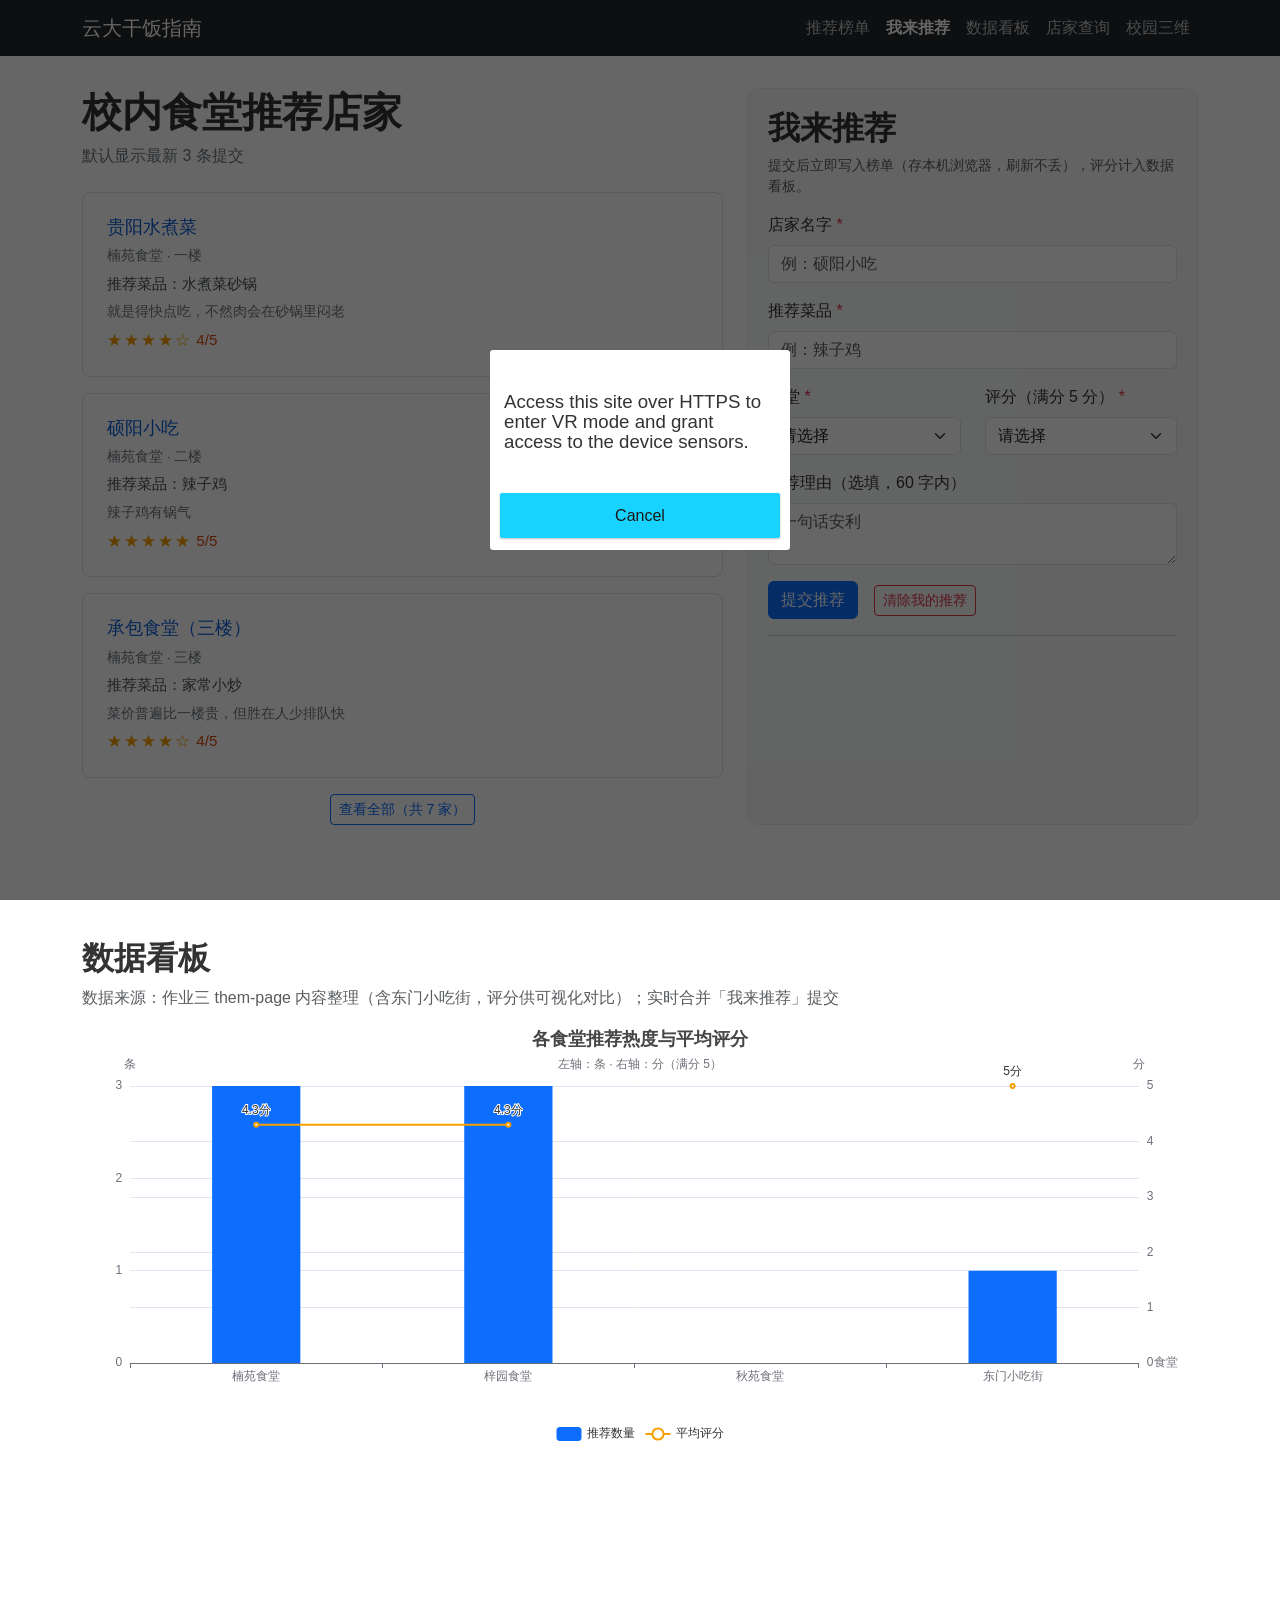
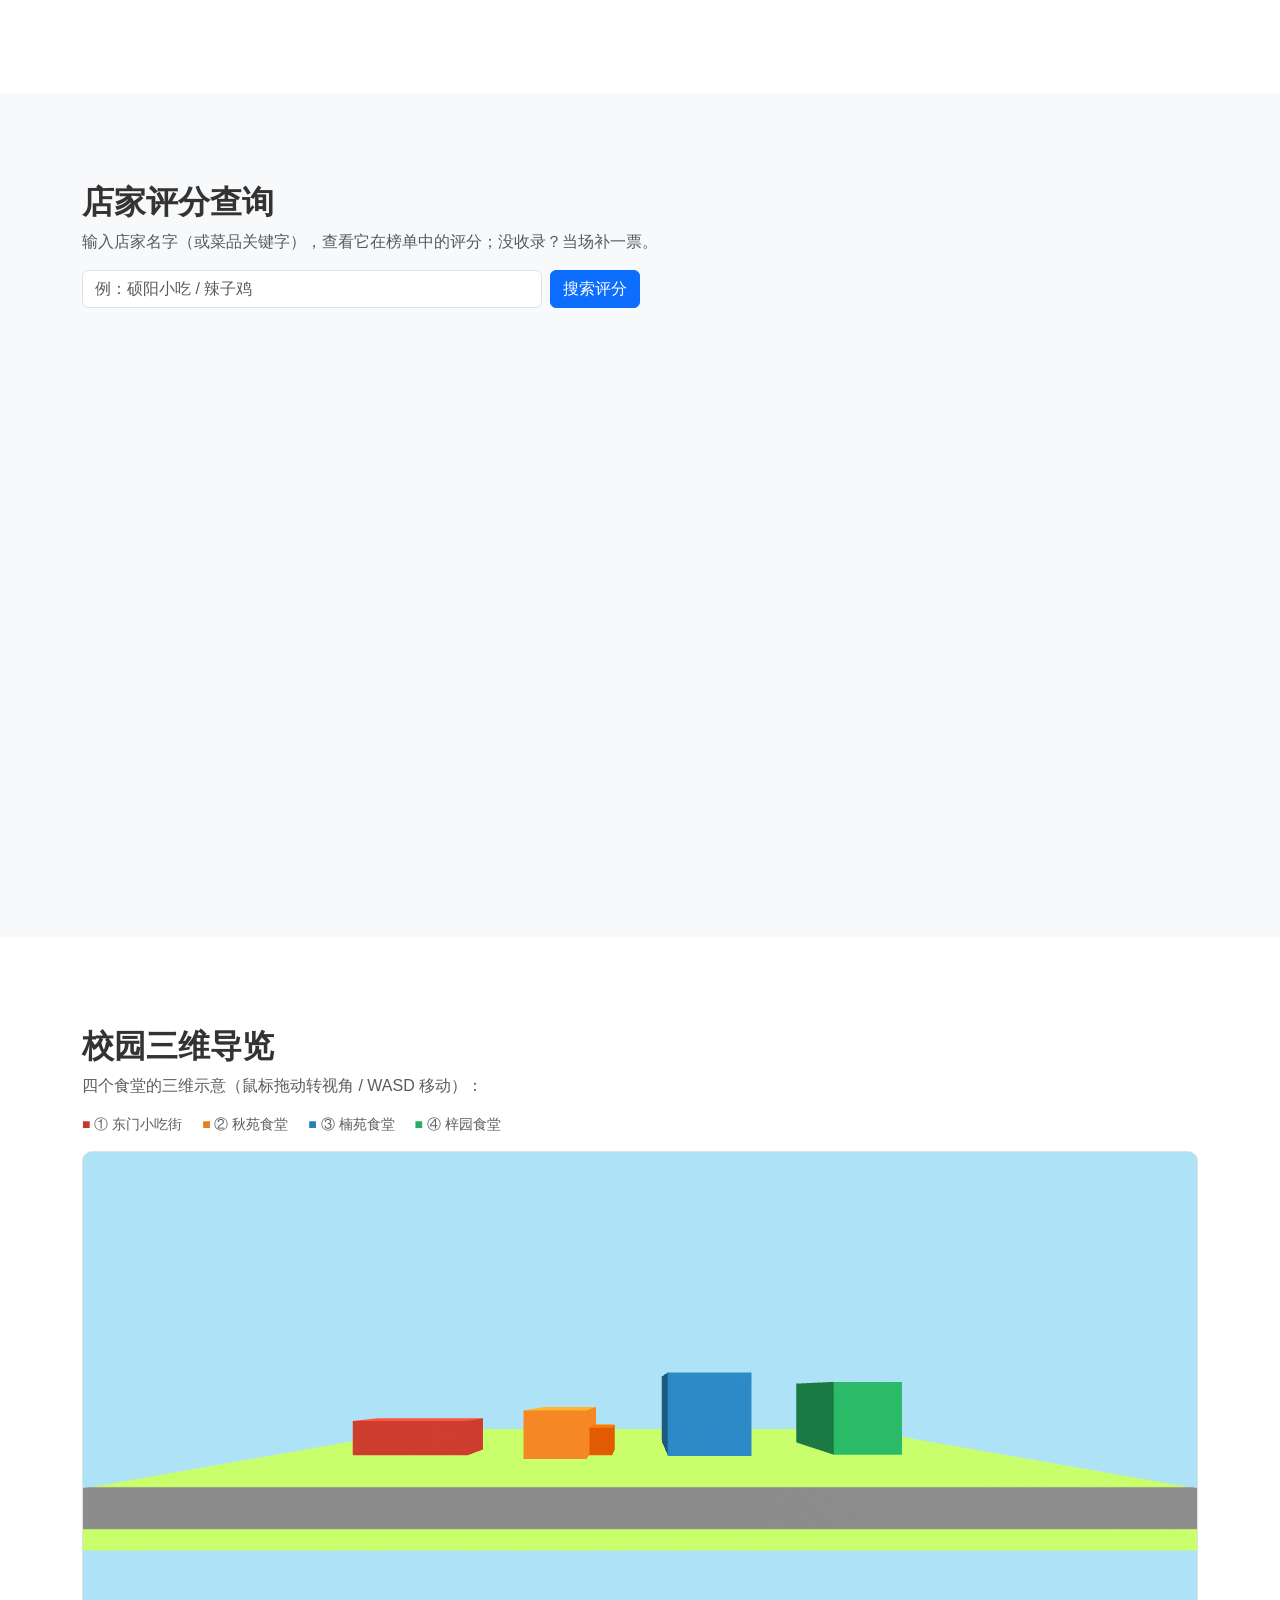
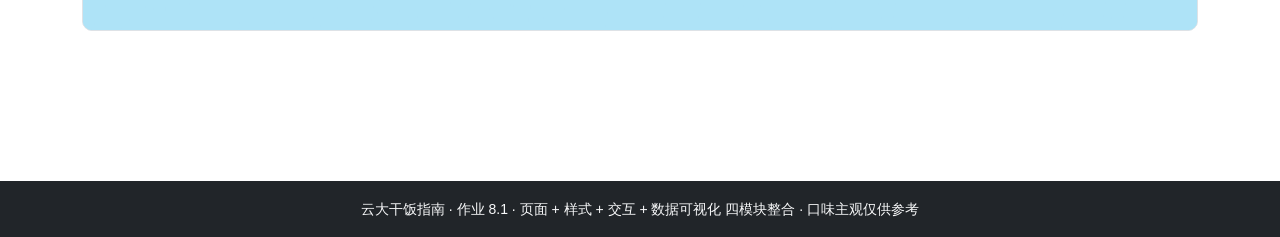
==== commit 361f5c3d: "feat(8.1-canteen): 新增 A-Frame 校园三维食堂场景 - 引入 aframe.min.js 离线库 - 新增 #campus3d 三维区块：4 个食堂长方体（东门/秋苑/楠苑/" ====
--- a/8.1-canteen/index.html
+++ b/8.1-canteen/index.html
@@ -7,6 +7,8 @@
   <!-- 本地离线库（复用 homework-6 的 libs）：断网也能保持样式完整 -->
   <link href="libs/bootstrap.min.css" rel="stylesheet">
   <link href="style.css" rel="stylesheet">
+  <!-- A-Frame 必须在 <head> 中、scene 之前加载 -->
+  <script src="libs/aframe.min.js"></script>
 </head>
 <body>
 
@@ -25,6 +27,7 @@
           <li class="nav-item"><a class="nav-link" href="#recommend">我来推荐</a></li>
           <li class="nav-item"><a class="nav-link" href="#chart">数据看板</a></li>
           <li class="nav-item"><a class="nav-link" href="#about">店家查询</a></li>
+          <li class="nav-item"><a class="nav-link" href="#campus3d">校园三维</a></li>
         </ul>
       </div>
     </div>
@@ -124,6 +127,58 @@
         <div id="search-result" class="mt-4"></div>
       </div>
     </section>
+    <!-- 模块五 · 三维展示：四个食堂的 A-Frame 长方体场景 -->
+    <section id="campus3d" class="page-section">
+      <div class="container">
+        <h2 class="section-title">校园三维导览</h2>
+        <p class="text-muted">四个食堂的三维示意（鼠标拖动转视角 / WASD 移动）：</p>
+        <p class="text-muted small mb-3">
+          <span style="color:#c0392b">■</span> ① 东门小吃街
+          <span style="color:#e67e22" class="ms-3">■</span> ② 秋苑食堂
+          <span style="color:#2980b9" class="ms-3">■</span> ③ 楠苑食堂
+          <span style="color:#27ae60" class="ms-3">■</span> ④ 梓园食堂
+        </p>
+        <div class="aframe-stage">
+          <a-scene embedded class="aframe-canvas" vr-mode-ui="enabled: false">
+
+            <!-- 天空 + 地面 -->
+            <a-sky color="#aee3f7"></a-sky>
+            <a-plane position="0 0 -2" rotation="-90 0 0" width="32" height="16" color="#8bc34a"></a-plane>
+            <!-- 前方道路 -->
+            <a-plane position="0 0.01 4" rotation="-90 0 0" width="32" height="2.5" color="#616161"></a-plane>
+
+            <!-- 环境光 + 方向光 -->
+            <a-light type="ambient" color="#ffffff" intensity="0.7"></a-light>
+            <a-light type="directional" position="6 12 6" intensity="0.9"></a-light>
+
+            <!-- ① 东门小吃街：长条形长方体 -->
+            <a-box position="-10 0.75 -2" width="5" height="1.5" depth="1.2" color="#c0392b">
+              <a-text value="东门小吃街" position="0 0 0.65" align="center" color="#ffffff" width="4.2"></a-text>
+            </a-box>
+
+            <!-- ② 秋苑食堂：主楼 + 附楼小长方体 -->
+            <a-box position="-3.5 1 -2" width="2.6" height="2" depth="2.5" color="#e67e22">
+              <a-text value="秋苑食堂" position="0 0 1.3" align="center" color="#ffffff" width="2.3"></a-text>
+            </a-box>
+            <a-box position="-1.8 0.6 -2" width="1.2" height="1.2" depth="1.2" color="#d35400"></a-box>
+
+            <!-- ③ 楠苑食堂：大型长方体 -->
+            <a-box position="3 1.8 -3" width="3.6" height="3.6" depth="3.5" color="#2980b9">
+              <a-text value="楠苑食堂" position="0 0 1.8" align="center" color="#ffffff" width="3.1"></a-text>
+            </a-box>
+
+            <!-- ④ 梓园食堂：长方体 -->
+            <a-box position="10 1.6 -3" width="3" height="3.2" depth="3" color="#27ae60">
+              <a-text value="梓园食堂" position="0 0 1.55" align="center" color="#ffffff" width="2.6"></a-text>
+            </a-box>
+
+            <!-- 相机：平视校园，可拖动 / WASD -->
+            <a-camera position="0 2.8 11" look-controls="reverseMouseTouch: false"
+                      wasd-controls="acceleration: 15"></a-camera>
+          </a-scene>
+        </div>
+      </div>
+    </section>
   </main>
 
   <footer class="footer py-3 bg-dark text-light">
--- a/8.1-canteen/style.css
+++ b/8.1-canteen/style.css
@@ -124,6 +124,23 @@
 /* ===== footer ===== */
 .footer { margin-top: auto; }
 
+/* ===== A-Frame 三维舞台容器 ===== */
+.aframe-stage {
+  width: 100%;
+  height: 480px;
+  border-radius: 10px;
+  overflow: hidden;
+  border: 1px solid #dee2e6;
+  background: #aee3f7;
+}
+.aframe-canvas {
+  width: 100% !important;
+  height: 100% !important;
+}
+@media (max-width: 575.98px) {
+  .aframe-stage { height: 360px; }
+}
+
 /* ===== 三档宽度自适应说明 =====
    卡片栅格在 HTML 上：col-12（手机1列）/ col-sm-6（平板2列）/ col-lg-4（桌面3列）
    导航在 <992px 折叠为汉堡菜单（navbar-expand-lg），均为 Bootstrap 标准断点 */
